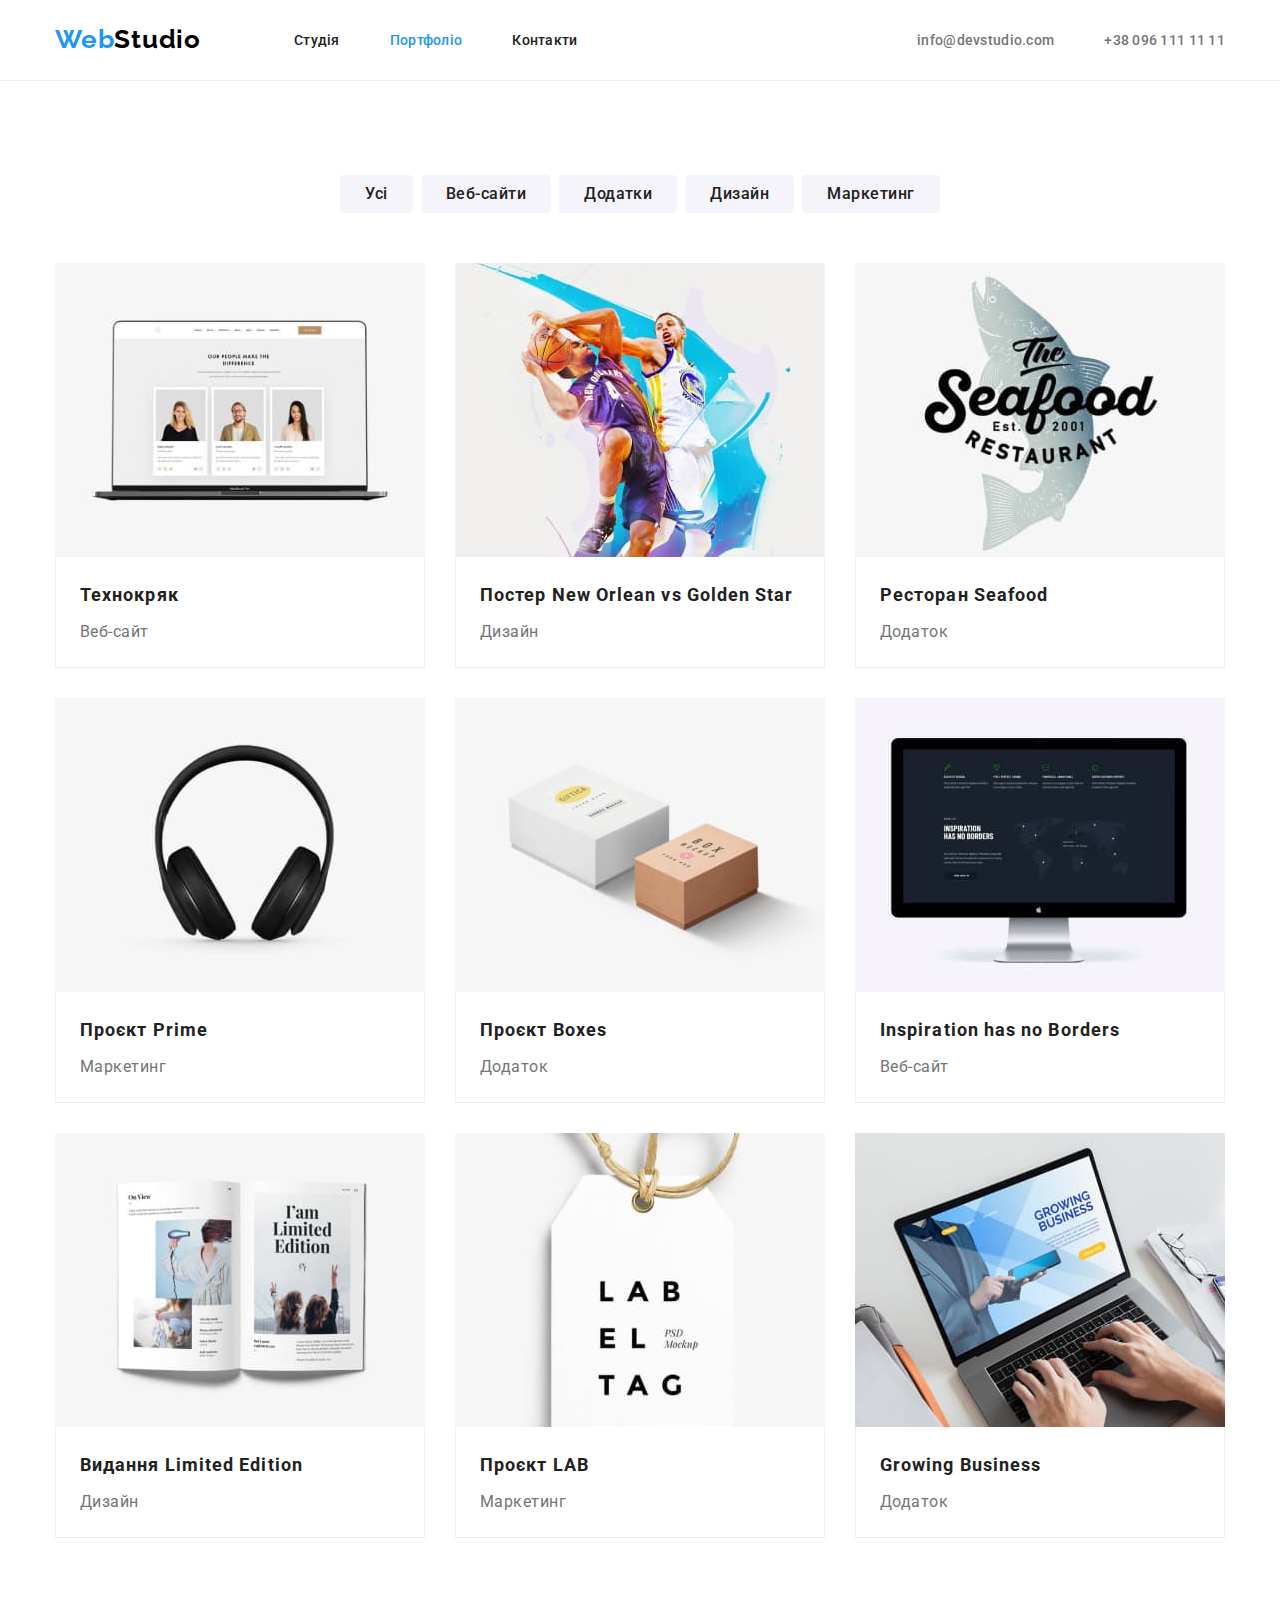
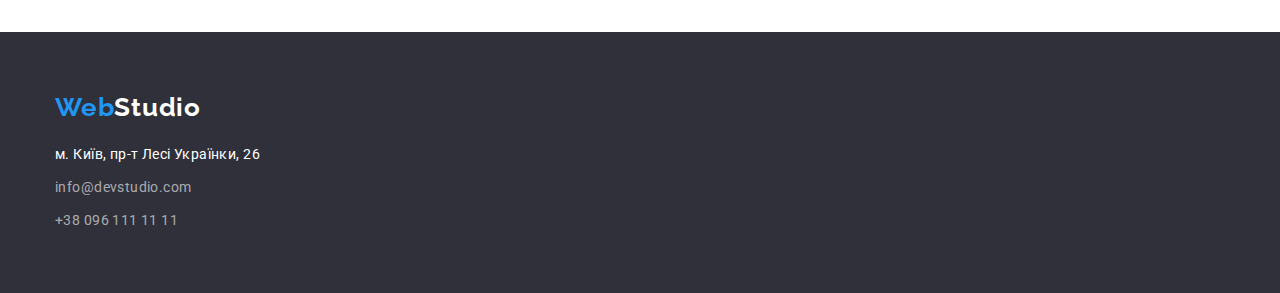
==== portfolio.html @ b9983cb8 "copy files" ====
<!DOCTYPE html>
<html lang="uk">
  <head>
    <meta charset="UTF-8" />
    <meta http-equiv="X-UA-Compatible" content="IE=edge" />
    <meta name="viewport" content="width=device-width, initial-scale=1.0" />
    <title>WebStudio</title>
    <link
      href="https://fonts.googleapis.com/css2?family=Raleway:wght@700&family=Roboto:wght@400;500;700;900&display=swap"
      rel="stylesheet"
    />
    <link
      rel="stylesheet"
      href="https://cdnjs.cloudflare.com/ajax/libs/modern-normalize/1.1.0/modern-normalize.min.css"
    />
    <link rel="stylesheet" href="./css/styles.css" />
  </head>

  <body>
    <header class="header">
      <div class="container">
        <!-- logo -->
        <a href="./index.html" class="link header-logo">
          <span class="logo-accent">Web</span>Studio
        </a>

        <!-- site navigation -->
        <nav>
          <ul class="site-nav list">
            <li class="site-nav-item">
              <a href="./index.html" class="site-nav-link link">Студія</a>
            </li>
            <li class="site-nav-item">
              <a href="./portfolio.html" class="site-nav-link link current">Портфоліо</a>
            </li>
            <li class="site-nav-item">
              <a href="" class="site-nav-link link">Контакти</a>
            </li>
          </ul>
        </nav>

        <!-- contacts -->
        <ul class="contacts list">
          <li class="contacts-item">
            <a href="mailto:info@devstudio.com" class="contacts-link link">info@devstudio.com</a>
          </li>
          <li class="contacts-item">
            <a href="tel:+380961111111" class="contacts-link link">+38 096 111 11 11</a>
          </li>
        </ul>
      </div>
    </header>

    <main>
      <section class="portfolio section">
        <div class="container">
        <h1 class="visually-hidden">Портфоліо</h1>
        <!-- filter -->
        <ul class="list filter">
          <li class="filter-item">
            <button class="button portfolio-button">Усі</button>
          </li>
          <li class="filter-item">
            <button class="button portfolio-button">Веб-сайти</button>
          </li>
          <li class="filter-item">
            <button class="button portfolio-button">Додатки</button>
          </li>
          <li class="filter-item">
            <button class="button portfolio-button">Дизайн</button>
          </li>
          <li class="filter-item">
            <button class="button portfolio-button">Маркетинг</button>
          </li>
        </ul>
        <!-- gallery -->
        <ul class="list card-set">
          <li class="portfolio-card">
            <a href="#" class="link">
              <img src="./images/gallery-1.jpeg" alt="Ноутбук з графікою" width="370" />
              <div class="portfolio-container">
                <h2 class="portfolio-subtitle">Технокряк</h2>
                <p class="portfolio-description">Веб-сайт</p>  
              </div>
            </a>
          </li>
          <li class="portfolio-card">
            <a href="#" class="link">
              <img
                src="./images/gallery-2.jpeg"
                alt="Двоэ чоловіків грають у баскетбол"
                width="370"
              />
              <div class="portfolio-container">
                <h2 class="portfolio-subtitle">Постер New Orlean vs Golden Star</h2>
                <p class="portfolio-description">Дизайн</p>  
              </div>
            </a>
          </li>
          <li class="portfolio-card">
            <a href="#" class="link">
              <img src="./images/gallery-3.jpeg" alt="Логотип ресторану Seafood" width="370" />
            <div class="portfolio-container">
              <h2 class="portfolio-subtitle">Ресторан Seafood</h2>
              <p class="portfolio-description">Додаток</p>
            </div>
            </a>
          </li>
          <li class="portfolio-card">
            <a href="#" class="link">
              <img src="./images/gallery-4.jpeg" alt="Наушники" width="370" />
            <div class="portfolio-container">
              <h2 class="portfolio-subtitle">Проєкт Prime</h2>
              <p class="portfolio-description">Маркетинг</p>
            </div>
            </a>
          </li>
          <li class="portfolio-card">
            <a href="#" class="link">
              <img src="./images/gallery-5.jpeg" alt="Коробки" width="370" />
              <div class="portfolio-container">
              <h2 class="portfolio-subtitle">Проєкт Boxes</h2>
              <p class="portfolio-description">Додаток</p>
              </div>
            </a>
          </li>
          <li class="portfolio-card">
            <a href="#" class="link">
              <img src="./images/gallery-6.jpeg" alt="Увімкнений монітор" width="370" />
              <div class="portfolio-container">
              <h2 class="portfolio-subtitle">Inspiration has no Borders</h2>
              <p class="portfolio-description">Веб-сайт</p>
              </div>
            </a>
          </li>
          <li class="portfolio-card">
            <a href="#" class="link">
              <img src="./images/gallery-7.jpeg" alt="Газета з фото" width="370" />
              <div class="portfolio-container">
              <h2 class="portfolio-subtitle">Видання Limited Edition</h2>
              <p class="portfolio-description">Дизайн</p>
              </div>
            </a>
          </li>
          <li class="portfolio-card">
            <a href="#" class="link">
              <img src="./images/gallery-8.jpeg" alt="Етикетка з літерами" width="370" />
              <div class="portfolio-container">
              <h2 class="portfolio-subtitle">Проєкт LAB</h2>
              <p class="portfolio-description">Маркетинг</p>
              </div>
            </a>
          </li>
          <li class="portfolio-card">
            <a href="#" class="link">
              <img src="./images/gallery-9.jpeg" alt="Людина працює за ноутбуком" width="370" />
              <div class="portfolio-container"> 
              <h2 class="portfolio-subtitle">Growing Business</h2>
              <p class="portfolio-description">Додаток</p>
              </div>
            </a>
          </li>
        </ul>
        </div>
      </section>
    </main>

    <footer class="footer">
      <div class="container">
      <!-- logo -->
      <a href="./index.html" class="link footer-logo">
        <span class="logo-accent">Web</span>Studio</a
      >

      <!-- address -->
      <address class="address">
        <ul class="list">
          <li>
            <a
              href="https://goo.gl/maps/EfsYtj6KMjQgQvD37"
              target="_blank"
              rel="noreferrer noopener"
              class="link address-map"
              >м. Київ, пр-т Лесі Українки, 26</a
            >
          </li>
          <li class="address-item">
            <a href="mailto:info@devstudio.com" class="link address-email">info@devstudio.com</a>
          </li>
          <li class="address-item">
            <a href="tel:+380961111111" class="link address-phone">+38 096 111 11 11</a>
          </li>
        </ul>
      </address>
    </div>
    </footer>
  </body>
</html>
---- css/styles.css ----
:root {
  --primary-color: #212121;
  --secondary-color: #757575;
  --primary-white-color: #ffffff;
  --logo-color: #000000;
  --accent-color: #2196f3;
  --bgd-color-section: #f5f4fa;
  --bgd-color-accent: #2f303a;
}

/* general */
body {
  background-color: var(--primary-white-color);
  color: var(--primary-color);

  font-family: roboto, sans-serif;
}

h1,
h2,
h3,
h4,
h5,
h6,
p,
ul {
  margin: 0;
  padding: 0;
}

.list {
  list-style-type: none;
}

.link {
  text-decoration: none;
}

.button {
  cursor: pointer;
}

.section {
  padding-top: 94px;
  padding-bottom: 94px;
}

.title-section {
  font-weight: 700;
  font-size: 36px;
  line-height: 1.17;
  letter-spacing: 0.03em;
}

.visually-hidden {
  position: absolute;
  white-space: nowrap;
  width: 1px;
  height: 1px;
  overflow: hidden;
  border: 0;
  padding: 0;
  clip: rect(0 0 0 0);
  clip-path: inset(50%);
  margin: -1px;
}

.container {
  width: 1200px;
  margin-left: auto;
  margin-right: auto;
  padding-left: 15px;
  padding-right: 15px;
}

img {
  display: block;
  max-width: 100%;
  height: auto;
}

/* logo header */

.header {
  border-bottom: 1px solid #ececec;
}

.header .container {
  display: flex;
  align-items: center;
}

.header-logo {
  padding-top: 24px;
  padding-bottom: 25px;
  margin-right: 93px;
  color: var(--logo-color);

  font-family: Raleway;
  font-weight: 700;
  font-size: 26px;
  line-height: 1.19;
  letter-spacing: 0.03em;
}

.logo-accent {
  color: var(--accent-color);
}

/*  navigation header */

.site-nav {
  display: flex;
}

.site-nav-item {
  margin-right: 50px;
}

.site-nav-item:last-child {
  margin-right: 0px;
}

.site-nav-link {
  padding-top: 32px;
  padding-bottom: 32px;

  color: var(--primary-color);

  font-weight: 500;
  font-size: 14px;
  line-height: 1.17;
  letter-spacing: 0.02em;
}

.site-nav-link:hover,
.site-nav-link:focus {
  color: var(--accent-color);
}

.current {
  color: var(--accent-color);
}

/* contacts header */

.contacts {
  display: flex;
  margin-left: auto;
}

.contacts-item {
  margin-right: 50px;
}

.contacts-item:last-child {
  margin-right: 0;
}

.contacts-link {
  padding-top: 32px;
  padding-bottom: 32px;

  color: var(--secondary-color);

  font-weight: 500;
  font-size: 14px;
  line-height: 1.17;
  letter-spacing: 0.02em;
}

.contacts-link:hover,
.contacts-link:focus {
  color: var(--accent-color);
}

/* hero */
.hero {
  padding: 200px 0px;

  background-color: var(--bgd-color-accent);
  text-align: center;
}

.title-hero {
  width: 696px;
  margin-left: auto;
  margin-right: auto;
  
  color: var(--primary-white-color);

  text-transform: uppercase;
  font-weight: 900;
  font-size: 44px;
  line-height: 1.36;
  letter-spacing: 0.06em;
}

.hero-button {
  margin-top: 30px;
  padding: 10px 32px;
  background-color: var(--accent-color);
  color: var(--primary-white-color);

  font-family: inherit;
  font-weight: 700;
  font-size: 16px;
  line-height: 1.88;
  letter-spacing: 0.06em;
  border: 0;
  border-radius: 4px;
}

.hero-button:hover,
.hero-button:focus {
  background-color: #188ce8;
  text-shadow: 0px, 4px, 4px, rgba(0, 0, 0, 0.15);
}

/* section features */

.features-list {
  display: flex;
}

.features-item {
  margin-right: 30px;
}

.features-item:last-child {
  margin-right: 0;
}

.features-subtitle {
  color: var(--primary-color);
  text-transform: uppercase;

  font-weight: 700;
  font-size: 14px;
  line-height: 1.17;
  letter-spacing: 0.03em;
}

.features-description {
  margin-top: 10px;

  color: var(--secondary-color);

  font-size: 14px;
  line-height: 1.71;
  letter-spacing: 0.03em;
}

/* section works */
.works {
  padding-top: 0;
  text-align: center;
}

.works-list {
  display: flex;
  margin-top: 50px;
}

.works-list-item {
  margin-right: 30px;
}

.works-list-item:last-child {
  margin-right: 0;
}

/* section team */
.team {
  background-color: var(--bgd-color-section);

  text-align: center;
}

.team-cards-list {
  display: flex;
  margin-top: 50px;
}

.team-card {
  margin-right: 30px;

  background-color: var(--primary-white-color);
  border-bottom-right-radius: 4px;
  border-bottom-left-radius: 4px;
}

.team-card:last-child {
  margin-right: 0;
}

.team-container {
  padding: 30px;
}

.team-subtitle {
  color: var(--primary-color);

  font-weight: 500;
  font-size: 16px;
  line-height: 1.19;
  letter-spacing: 0.03em;
}

.team-description {
  margin-top: 10px;

  color: var(--secondary-color);

  font-size: 16px;
  line-height: 1.19;
  letter-spacing: 0.03em;
}

/* footer */
.footer {
  padding-top: 60px;
  padding-bottom: 60px;
  background-color: var(--bgd-color-accent);
}

/* footer logo */
.footer-logo {
  color: var(--primary-white-color);

  font-family: Raleway;
  font-weight: 700;
  font-size: 26px;
  line-height: 1.19;
  letter-spacing: 0.03em;
}

/* footer address */
address {
  margin-top: 20px;
  font-style: normal;
}

.address-item {
  margin-top: 9px;
}
.address-map {
  color: var(--primary-white-color);

  font-size: 14px;
  line-height: 1.71;
  letter-spacing: 0.03em;
}

.address-email,
.address-phone {
  color: rgba(255, 255, 255, 0.6);

  font-size: 14px;
  line-height: 1.71;
  letter-spacing: 0.03em;
}

.address-email:hover,
.address-email:focus,
.address-phone:hover,
.address-phone:focus,
.address-map:hover,
.address-map:focus {
  color: var(--accent-color);
}

/*  section portfolio */

.filter {
  display: flex;
  justify-content: center;
}

.filter-item {
  margin-right: 8px;
}

.filter-item:last-child {
  margin-right: 0;
}

.portfolio-button {
  padding: 6px 22px;

  color: var(--primary-color);
  background-color: var(--bgd-color-section);

  font-family: inherit;
  font-weight: 500;
  font-size: 16px;
  line-height: 1.63;
  letter-spacing: 0.03em;

  border-radius: 4px;
  border: 0;
}

.portfolio-button:first-child {
  padding: 6px 25px;
}

.portfolio-button:hover,
.portfolio-button:focus {
  background-color: var(--accent-color);
  color: var(--primary-white-color);
}

.card-set {
  display: flex;
  flex-wrap: wrap;
  margin-top: 50px;
  margin-left: -30px;
  margin-bottom: -30px;
}

.portfolio-card {
  flex-basis: calc(100% / 3 - 30px);
  margin-left: 30px;
  margin-bottom: 30px;

  background-color: var(--primary-white-color);
}

.portfolio-container {
  padding: 20px 24px;
  border-left: solid 1px #EEEEEE;
  border-right: solid 1px #EEEEEE;
  border-bottom: solid 1px #EEEEEE;
}

.portfolio-subtitle {
  color: var(--primary-color);

  font-weight: 700;
  font-size: 18px;
  line-height: 2;
  letter-spacing: 0.06em;
}

.portfolio-description {
  margin-top: 4px;

  color: var(--secondary-color);
  font-size: 16px;
  line-height: 1.88;
  letter-spacing: 0.03em;
}
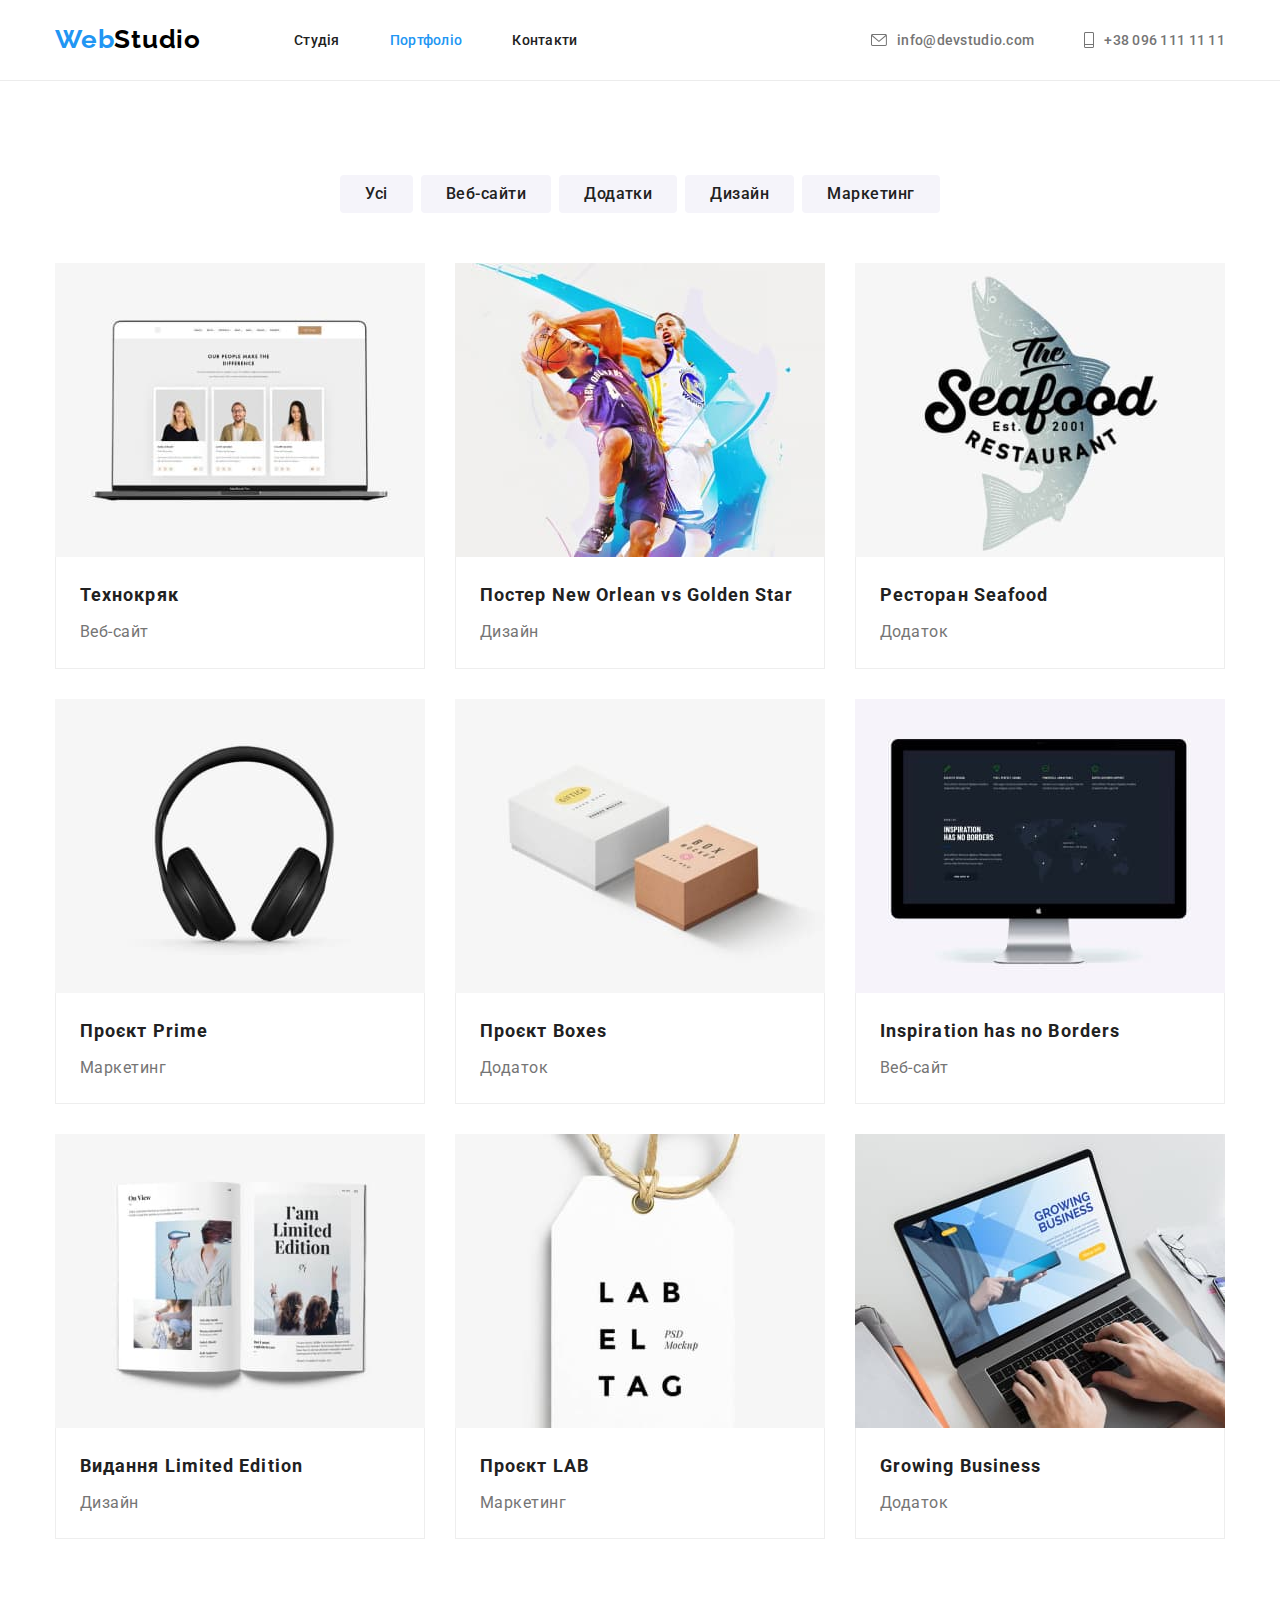
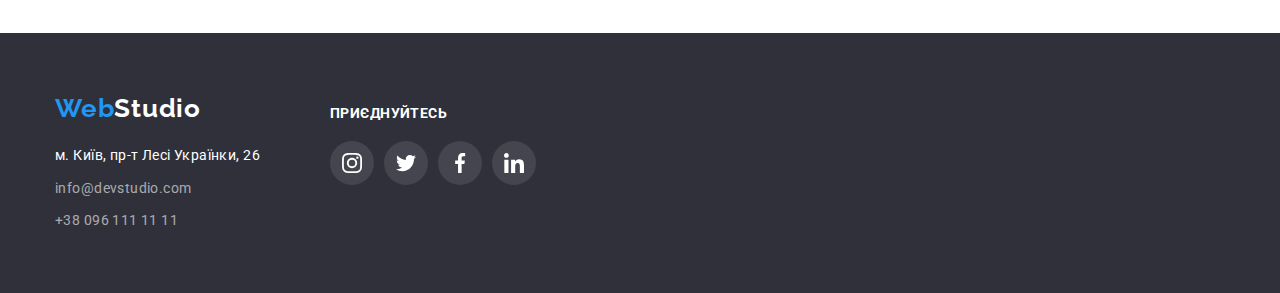
==== commit ae6b799b: "footer" ====
--- a/portfolio.html
+++ b/portfolio.html
@@ -42,10 +42,20 @@
         <!-- contacts -->
         <ul class="contacts list">
           <li class="contacts-item">
-            <a href="mailto:info@devstudio.com" class="contacts-link link">info@devstudio.com</a>
+            <a href="mailto:info@devstudio.com" class="contacts-link link">
+              <svg class="icon" width="16" height="12">
+                <use href="./images/icons.svg#icon-envelope"></use>
+              </svg>
+              info@devstudio.com
+            </a>
           </li>
           <li class="contacts-item">
-            <a href="tel:+380961111111" class="contacts-link link">+38 096 111 11 11</a>
+            <a href="tel:+380961111111" class="contacts-link link">
+              <svg class="icon" width="10" height="16">
+                <use href="./images/icons.svg#icon-mobile"></use>
+              </svg>
+              +38 096 111 11 11</a
+            >
           </li>
         </ul>
       </div>
@@ -54,145 +64,182 @@
     <main>
       <section class="portfolio section">
         <div class="container">
-        <h1 class="visually-hidden">Портфоліо</h1>
-        <!-- filter -->
-        <ul class="list filter">
-          <li class="filter-item">
-            <button class="button portfolio-button">Усі</button>
-          </li>
-          <li class="filter-item">
-            <button class="button portfolio-button">Веб-сайти</button>
-          </li>
-          <li class="filter-item">
-            <button class="button portfolio-button">Додатки</button>
-          </li>
-          <li class="filter-item">
-            <button class="button portfolio-button">Дизайн</button>
-          </li>
-          <li class="filter-item">
-            <button class="button portfolio-button">Маркетинг</button>
-          </li>
-        </ul>
-        <!-- gallery -->
-        <ul class="list card-set">
-          <li class="portfolio-card">
-            <a href="#" class="link">
-              <img src="./images/gallery-1.jpeg" alt="Ноутбук з графікою" width="370" />
-              <div class="portfolio-container">
-                <h2 class="portfolio-subtitle">Технокряк</h2>
-                <p class="portfolio-description">Веб-сайт</p>  
-              </div>
-            </a>
-          </li>
-          <li class="portfolio-card">
-            <a href="#" class="link">
-              <img
-                src="./images/gallery-2.jpeg"
-                alt="Двоэ чоловіків грають у баскетбол"
-                width="370"
-              />
-              <div class="portfolio-container">
-                <h2 class="portfolio-subtitle">Постер New Orlean vs Golden Star</h2>
-                <p class="portfolio-description">Дизайн</p>  
-              </div>
-            </a>
-          </li>
-          <li class="portfolio-card">
-            <a href="#" class="link">
-              <img src="./images/gallery-3.jpeg" alt="Логотип ресторану Seafood" width="370" />
-            <div class="portfolio-container">
-              <h2 class="portfolio-subtitle">Ресторан Seafood</h2>
-              <p class="portfolio-description">Додаток</p>
-            </div>
-            </a>
-          </li>
-          <li class="portfolio-card">
-            <a href="#" class="link">
-              <img src="./images/gallery-4.jpeg" alt="Наушники" width="370" />
-            <div class="portfolio-container">
-              <h2 class="portfolio-subtitle">Проєкт Prime</h2>
-              <p class="portfolio-description">Маркетинг</p>
-            </div>
-            </a>
-          </li>
-          <li class="portfolio-card">
-            <a href="#" class="link">
-              <img src="./images/gallery-5.jpeg" alt="Коробки" width="370" />
-              <div class="portfolio-container">
-              <h2 class="portfolio-subtitle">Проєкт Boxes</h2>
-              <p class="portfolio-description">Додаток</p>
-              </div>
-            </a>
-          </li>
-          <li class="portfolio-card">
-            <a href="#" class="link">
-              <img src="./images/gallery-6.jpeg" alt="Увімкнений монітор" width="370" />
-              <div class="portfolio-container">
-              <h2 class="portfolio-subtitle">Inspiration has no Borders</h2>
-              <p class="portfolio-description">Веб-сайт</p>
-              </div>
-            </a>
-          </li>
-          <li class="portfolio-card">
-            <a href="#" class="link">
-              <img src="./images/gallery-7.jpeg" alt="Газета з фото" width="370" />
-              <div class="portfolio-container">
-              <h2 class="portfolio-subtitle">Видання Limited Edition</h2>
-              <p class="portfolio-description">Дизайн</p>
-              </div>
-            </a>
-          </li>
-          <li class="portfolio-card">
-            <a href="#" class="link">
-              <img src="./images/gallery-8.jpeg" alt="Етикетка з літерами" width="370" />
-              <div class="portfolio-container">
-              <h2 class="portfolio-subtitle">Проєкт LAB</h2>
-              <p class="portfolio-description">Маркетинг</p>
-              </div>
-            </a>
-          </li>
-          <li class="portfolio-card">
-            <a href="#" class="link">
-              <img src="./images/gallery-9.jpeg" alt="Людина працює за ноутбуком" width="370" />
-              <div class="portfolio-container"> 
-              <h2 class="portfolio-subtitle">Growing Business</h2>
-              <p class="portfolio-description">Додаток</p>
-              </div>
-            </a>
-          </li>
-        </ul>
+          <h1 class="visually-hidden">Портфоліо</h1>
+          <!-- filter -->
+          <ul class="list filter">
+            <li class="filter-item">
+              <button class="button portfolio-button">Усі</button>
+            </li>
+            <li class="filter-item">
+              <button class="button portfolio-button">Веб-сайти</button>
+            </li>
+            <li class="filter-item">
+              <button class="button portfolio-button">Додатки</button>
+            </li>
+            <li class="filter-item">
+              <button class="button portfolio-button">Дизайн</button>
+            </li>
+            <li class="filter-item">
+              <button class="button portfolio-button">Маркетинг</button>
+            </li>
+          </ul>
+          <!-- gallery -->
+          <ul class="list card-set">
+            <li class="portfolio-card">
+              <a href="#" class="link">
+                <img src="./images/gallery-1.jpeg" alt="Ноутбук з графікою" width="370" />
+                <div class="portfolio-container">
+                  <h2 class="portfolio-subtitle">Технокряк</h2>
+                  <p class="portfolio-description">Веб-сайт</p>
+                </div>
+              </a>
+            </li>
+            <li class="portfolio-card">
+              <a href="#" class="link">
+                <img
+                  src="./images/gallery-2.jpeg"
+                  alt="Двоэ чоловіків грають у баскетбол"
+                  width="370"
+                />
+                <div class="portfolio-container">
+                  <h2 class="portfolio-subtitle">Постер New Orlean vs Golden Star</h2>
+                  <p class="portfolio-description">Дизайн</p>
+                </div>
+              </a>
+            </li>
+            <li class="portfolio-card">
+              <a href="#" class="link">
+                <img src="./images/gallery-3.jpeg" alt="Логотип ресторану Seafood" width="370" />
+                <div class="portfolio-container">
+                  <h2 class="portfolio-subtitle">Ресторан Seafood</h2>
+                  <p class="portfolio-description">Додаток</p>
+                </div>
+              </a>
+            </li>
+            <li class="portfolio-card">
+              <a href="#" class="link">
+                <img src="./images/gallery-4.jpeg" alt="Наушники" width="370" />
+                <div class="portfolio-container">
+                  <h2 class="portfolio-subtitle">Проєкт Prime</h2>
+                  <p class="portfolio-description">Маркетинг</p>
+                </div>
+              </a>
+            </li>
+            <li class="portfolio-card">
+              <a href="#" class="link">
+                <img src="./images/gallery-5.jpeg" alt="Коробки" width="370" />
+                <div class="portfolio-container">
+                  <h2 class="portfolio-subtitle">Проєкт Boxes</h2>
+                  <p class="portfolio-description">Додаток</p>
+                </div>
+              </a>
+            </li>
+            <li class="portfolio-card">
+              <a href="#" class="link">
+                <img src="./images/gallery-6.jpeg" alt="Увімкнений монітор" width="370" />
+                <div class="portfolio-container">
+                  <h2 class="portfolio-subtitle">Inspiration has no Borders</h2>
+                  <p class="portfolio-description">Веб-сайт</p>
+                </div>
+              </a>
+            </li>
+            <li class="portfolio-card">
+              <a href="#" class="link">
+                <img src="./images/gallery-7.jpeg" alt="Газета з фото" width="370" />
+                <div class="portfolio-container">
+                  <h2 class="portfolio-subtitle">Видання Limited Edition</h2>
+                  <p class="portfolio-description">Дизайн</p>
+                </div>
+              </a>
+            </li>
+            <li class="portfolio-card">
+              <a href="#" class="link">
+                <img src="./images/gallery-8.jpeg" alt="Етикетка з літерами" width="370" />
+                <div class="portfolio-container">
+                  <h2 class="portfolio-subtitle">Проєкт LAB</h2>
+                  <p class="portfolio-description">Маркетинг</p>
+                </div>
+              </a>
+            </li>
+            <li class="portfolio-card">
+              <a href="#" class="link">
+                <img src="./images/gallery-9.jpeg" alt="Людина працює за ноутбуком" width="370" />
+                <div class="portfolio-container">
+                  <h2 class="portfolio-subtitle">Growing Business</h2>
+                  <p class="portfolio-description">Додаток</p>
+                </div>
+              </a>
+            </li>
+          </ul>
         </div>
       </section>
     </main>
 
     <footer class="footer">
       <div class="container">
-      <!-- logo -->
-      <a href="./index.html" class="link footer-logo">
-        <span class="logo-accent">Web</span>Studio</a
-      >
-
-      <!-- address -->
-      <address class="address">
-        <ul class="list">
-          <li>
-            <a
-              href="https://goo.gl/maps/EfsYtj6KMjQgQvD37"
-              target="_blank"
-              rel="noreferrer noopener"
-              class="link address-map"
-              >м. Київ, пр-т Лесі Українки, 26</a
-            >
-          </li>
-          <li class="address-item">
-            <a href="mailto:info@devstudio.com" class="link address-email">info@devstudio.com</a>
-          </li>
-          <li class="address-item">
-            <a href="tel:+380961111111" class="link address-phone">+38 096 111 11 11</a>
-          </li>
-        </ul>
-      </address>
-    </div>
+        <!-- logo -->
+        <div>
+          <a href="./index.html" class="link footer-logo">
+            <span class="logo-accent">Web</span>Studio</a
+          >
+
+          <!-- address -->
+          <address class="address">
+            <ul class="list">
+              <li>
+                <a
+                  href="https://goo.gl/maps/EfsYtj6KMjQgQvD37"
+                  target="_blank"
+                  rel="noreferrer noopener"
+                  class="link address-map"
+                  >м. Київ, пр-т Лесі Українки, 26</a
+                >
+              </li>
+              <li class="address-item">
+                <a href="mailto:info@devstudio.com" class="link address-email"
+                  >info@devstudio.com</a
+                >
+              </li>
+              <li class="address-item">
+                <a href="tel:+380961111111" class="link address-phone">+38 096 111 11 11</a>
+              </li>
+            </ul>
+          </address>
+        </div>
+        <div class="socials-box">
+          <p class="text-socials">Приєднуйтесь</p>
+          <ul class="socials-list-footer list">
+            <li>
+              <a href="" class="social-link-footer">
+                <svg class="social-icon">
+                  <use href="./images/icons.svg#icon-instagram"></use>
+                </svg>
+              </a>
+            </li>
+            <li>
+              <a href="" class="social-link-footer">
+                <svg class="social-icon">
+                  <use href="./images/icons.svg#icon-twitter"></use>
+                </svg>
+              </a>
+            </li>
+            <li>
+              <a href="" class="social-link-footer">
+                <svg class="social-icon">
+                  <use href="./images/icons.svg#icon-facebook"></use>
+                </svg>
+              </a>
+            </li>
+            <li>
+              <a href="" class="social-link-footer">
+                <svg class="social-icon">
+                  <use href="./images/icons.svg#icon-linkedin"></use>
+                </svg>
+              </a>
+            </li>
+          </ul>
+        </div>
+      </div>
     </footer>
   </body>
 </html>
--- a/css/styles.css
+++ b/css/styles.css
@@ -6,6 +6,8 @@
   --accent-color: #2196f3;
   --bgd-color-section: #f5f4fa;
   --bgd-color-accent: #2f303a;
+  --icon-primary-color: #afb1b8;
+  --icon-background-color: rgba(255, 255, 255, 0.1);
 }
 
 /* general */
@@ -144,6 +146,11 @@
 
 /* contacts header */
 
+.contacts .icon {
+  fill: currentColor;
+  margin-right: 10px;
+}
+
 .contacts {
   display: flex;
   margin-left: auto;
@@ -158,6 +165,9 @@
 }
 
 .contacts-link {
+  display: flex;
+  align-items: center;
+  justify-content: center;
   padding-top: 32px;
   padding-bottom: 32px;
 
@@ -178,7 +188,11 @@
 .hero {
   padding: 200px 0px;
 
-  background-color: var(--bgd-color-accent);
+  background-image: linear-gradient(rgba(47, 48, 58, 0.4), rgba(47, 48, 58, 0.4)),
+    url(../images/hero-bgd.jpeg);
+  background-repeat: no-repeat;
+  background-position: center;
+  background-size: 1600px;
   text-align: center;
 }
 
@@ -186,7 +200,7 @@
   width: 696px;
   margin-left: auto;
   margin-right: auto;
-  
+
   color: var(--primary-white-color);
 
   text-transform: uppercase;
@@ -231,7 +245,24 @@
   margin-right: 0;
 }
 
+.features-container {
+  display: flex;
+  align-items: center;
+  justify-content: center;
+  background-color: var(--bgd-color-section);
+  width: 270px;
+  height: 120px;
+
+  border-radius: 4px;
+}
+
+.features .icon {
+  width: 70px;
+  height: 70px;
+}
+
 .features-subtitle {
+  margin-top: 30px;
   color: var(--primary-color);
   text-transform: uppercase;
 
@@ -288,6 +319,9 @@
   background-color: var(--primary-white-color);
   border-bottom-right-radius: 4px;
   border-bottom-left-radius: 4px;
+
+  box-shadow: 0px 2px 1px rgba(0, 0, 0, 0.2), 0px 1px 1px rgba(0, 0, 0, 0.14),
+    0px 1px 3px rgba(0, 0, 0, 0.12);
 }
 
 .team-card:last-child {
@@ -295,7 +329,8 @@
 }
 
 .team-container {
-  padding: 30px;
+  padding-top: 30px;
+  padding-bottom: 30px;
 }
 
 .team-subtitle {
@@ -315,6 +350,69 @@
   font-size: 16px;
   line-height: 1.19;
   letter-spacing: 0.03em;
+}
+
+.socials-list {
+  display: flex;
+  justify-content: center;
+  margin-top: 16px;
+  gap: 10px;
+}
+
+.social-link {
+  display: flex;
+  justify-content: center;
+  align-items: center;
+  width: 44px;
+  height: 44px;
+  border-radius: 50%;
+
+  fill: var(--icon-primary-color);
+}
+
+.social-link:hover,
+.social-link:focus {
+  background-color: var(--accent-color);
+  fill: var(--primary-white-color);
+}
+
+.social-icon {
+  width: 20px;
+  height: 20px;
+}
+
+/* clients */
+.clients {
+  text-align: center;
+}
+
+.clients-list {
+  display: flex;
+  justify-content: center;
+  margin-top: 50px;
+  gap: 30px;
+}
+
+.client-link {
+  display: flex;
+  justify-content: center;
+  align-items: center;
+  width: 170px;
+  height: 92px;
+  fill: var(--icon-primary-color);
+  border: 1px solid var(--icon-primary-color);
+  border-radius: 4px;
+}
+
+.client-link:hover,
+.client-link:focus {
+  fill: var(--accent-color);
+  border-color: var(--accent-color);
+}
+
+.client-icon {
+  width: 106px;
+  height: 60px;
 }
 
 /* footer */
@@ -322,6 +420,11 @@
   padding-top: 60px;
   padding-bottom: 60px;
   background-color: var(--bgd-color-accent);
+}
+
+.footer .container {
+  display: flex;
+  gap: 70px;
 }
 
 /* footer logo */
@@ -370,6 +473,45 @@
   color: var(--accent-color);
 }
 
+/* footer socials */
+
+.socials-box {
+  padding-top: 12px;
+}
+
+.text-socials {
+  color: var(--primary-white-color);
+  font-weight: 700;
+  font-size: 14px;
+  line-height: 1.17;
+  letter-spacing: 0.03em;
+  text-transform: uppercase;
+}
+
+.socials-list-footer {
+  display: flex;
+  gap: 10px;
+  margin-top: 20px;
+}
+
+.social-link-footer {
+  display: flex;
+  justify-content: center;
+  align-items: center;
+  width: 44px;
+  height: 44px;
+  border-radius: 50%;
+
+  fill: var(--primary-white-color);
+  background-color: var(--icon-background-color);
+}
+
+.social-link-footer:hover,
+.social-link-footer:focus {
+  background-color: var(--accent-color);
+  fill: var(--primary-white-color);
+}
+
 /*  section portfolio */
 
 .filter {
@@ -429,9 +571,9 @@
 
 .portfolio-container {
   padding: 20px 24px;
-  border-left: solid 1px #EEEEEE;
-  border-right: solid 1px #EEEEEE;
-  border-bottom: solid 1px #EEEEEE;
+  border-left: solid 1px #eeeeee;
+  border-right: solid 1px #eeeeee;
+  border-bottom: solid 1px #eeeeee;
 }
 
 .portfolio-subtitle {
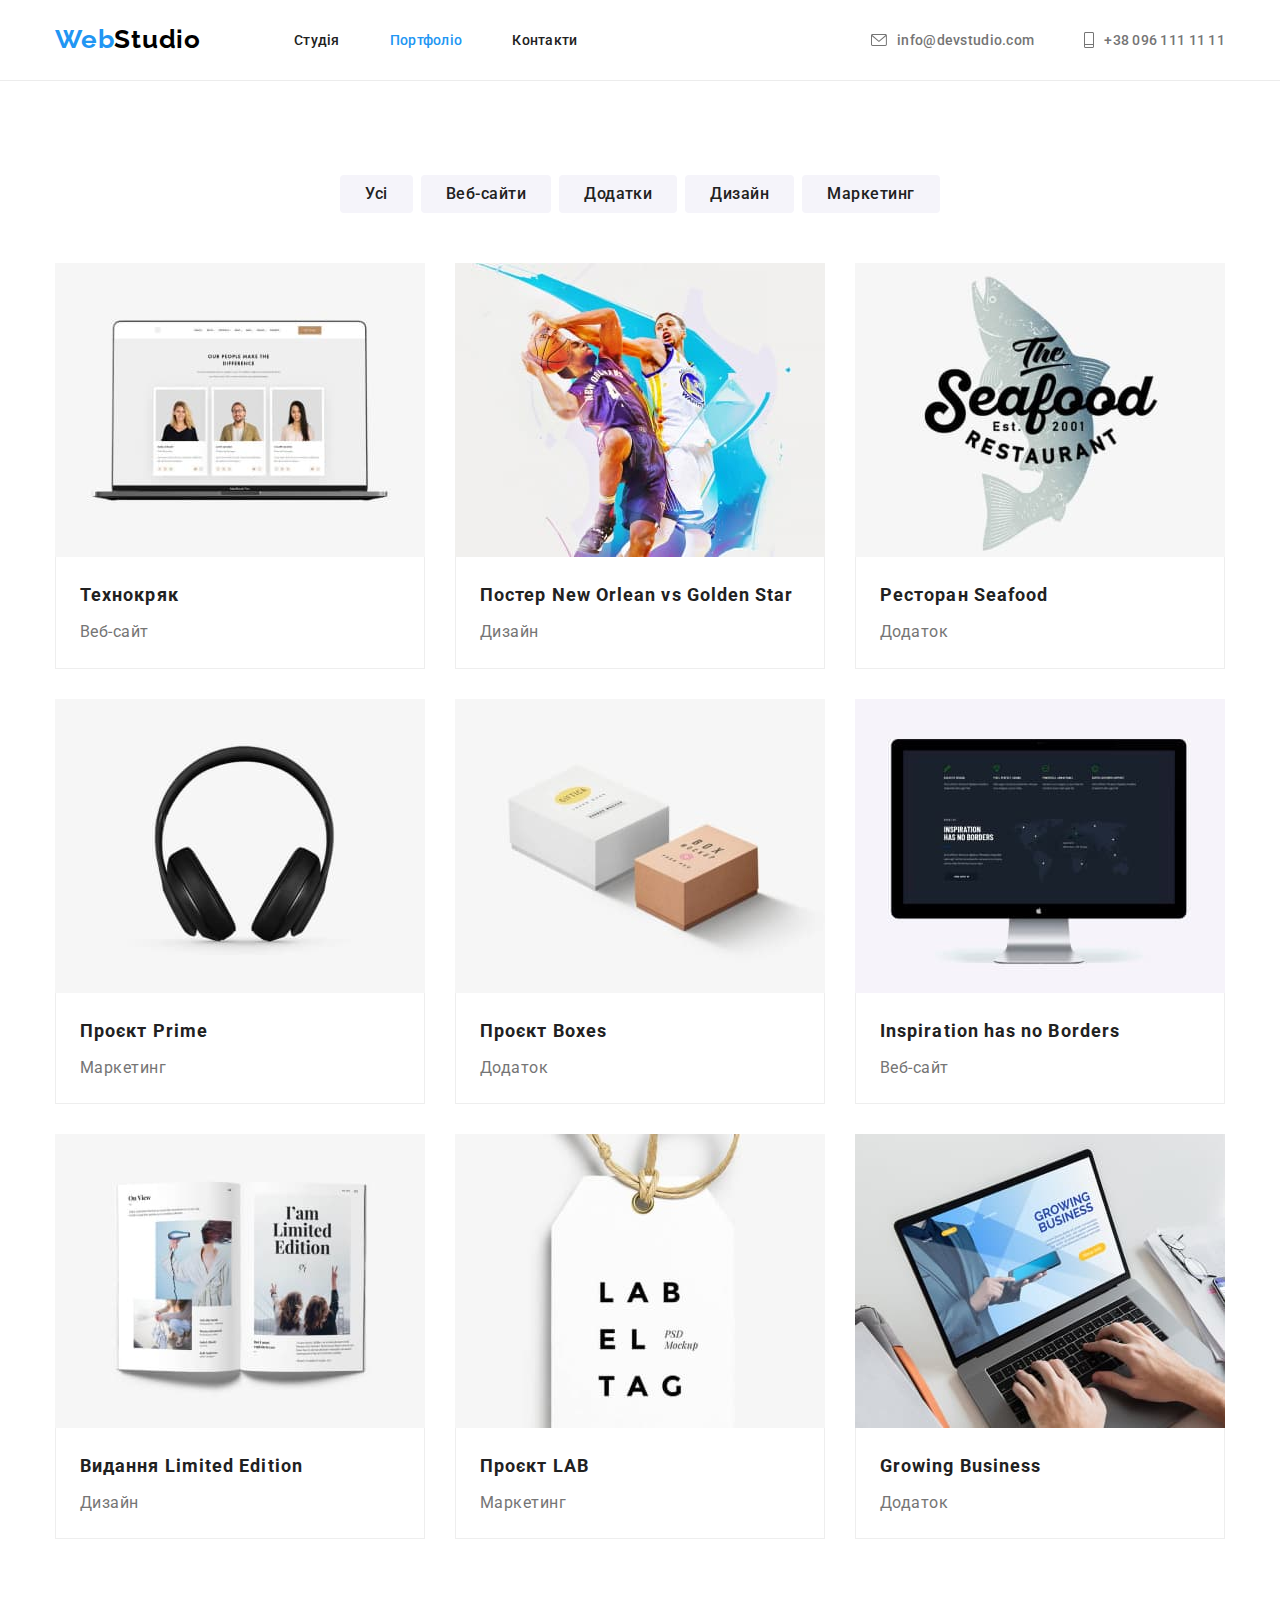
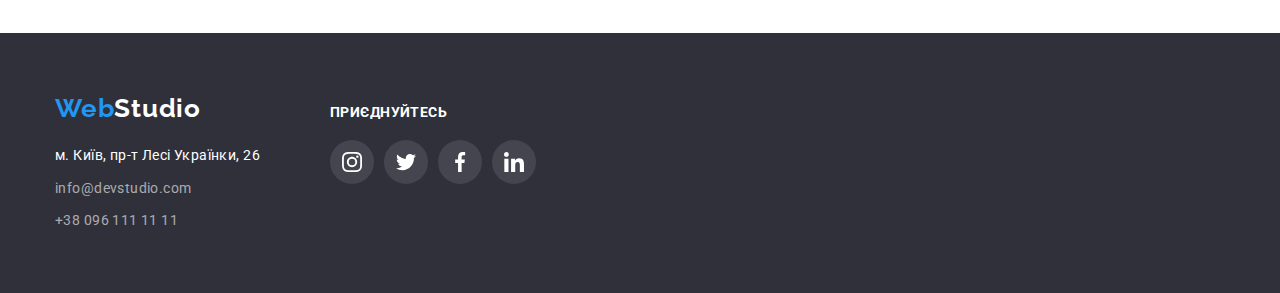
==== commit 79fbecf0: "amended" ====
--- a/portfolio.html
+++ b/portfolio.html
@@ -206,31 +206,31 @@
             </ul>
           </address>
         </div>
-        <div class="socials-box">
+        <div>
           <p class="text-socials">Приєднуйтесь</p>
           <ul class="socials-list-footer list">
-            <li>
+            <li class="socials-list-item">
               <a href="" class="social-link-footer">
                 <svg class="social-icon">
                   <use href="./images/icons.svg#icon-instagram"></use>
                 </svg>
               </a>
             </li>
-            <li>
+            <li class="socials-list-item">
               <a href="" class="social-link-footer">
                 <svg class="social-icon">
                   <use href="./images/icons.svg#icon-twitter"></use>
                 </svg>
               </a>
             </li>
-            <li>
+            <li class="socials-list-item">
               <a href="" class="social-link-footer">
                 <svg class="social-icon">
                   <use href="./images/icons.svg#icon-facebook"></use>
                 </svg>
               </a>
             </li>
-            <li>
+            <li class="socials-list-item">
               <a href="" class="social-link-footer">
                 <svg class="social-icon">
                   <use href="./images/icons.svg#icon-linkedin"></use>
--- a/css/styles.css
+++ b/css/styles.css
@@ -187,12 +187,15 @@
 /* hero */
 .hero {
   padding: 200px 0px;
+  max-width: 1600px;
+  margin-left: auto;
+  margin-right: auto;
 
   background-image: linear-gradient(rgba(47, 48, 58, 0.4), rgba(47, 48, 58, 0.4)),
     url(../images/hero-bgd.jpeg);
   background-repeat: no-repeat;
   background-position: center;
-  background-size: 1600px;
+  background-size: contain;
   text-align: center;
 }
 
@@ -359,12 +362,17 @@
   gap: 10px;
 }
 
-.social-link {
-  display: flex;
-  justify-content: center;
-  align-items: center;
+.socials-list-item {
   width: 44px;
   height: 44px;
+}
+
+.social-link {
+  display: flex;
+  justify-content: center;
+  align-items: center;
+  width: 100%;
+  height: 100%;
   border-radius: 50%;
 
   fill: var(--icon-primary-color);
@@ -393,12 +401,17 @@
   gap: 30px;
 }
 
-.client-link {
-  display: flex;
-  justify-content: center;
-  align-items: center;
+.clients-list-item {
   width: 170px;
   height: 92px;
+}
+
+.client-link {
+  display: flex;
+  justify-content: center;
+  align-items: center;
+  width: 100%;
+  height: 100%;
   fill: var(--icon-primary-color);
   border: 1px solid var(--icon-primary-color);
   border-radius: 4px;
@@ -425,6 +438,7 @@
 .footer .container {
   display: flex;
   gap: 70px;
+  align-items: baseline;
 }
 
 /* footer logo */
@@ -475,10 +489,6 @@
 
 /* footer socials */
 
-.socials-box {
-  padding-top: 12px;
-}
-
 .text-socials {
   color: var(--primary-white-color);
   font-weight: 700;
@@ -498,8 +508,8 @@
   display: flex;
   justify-content: center;
   align-items: center;
-  width: 44px;
-  height: 44px;
+  width: 100%;
+  height: 100%;
   border-radius: 50%;
 
   fill: var(--primary-white-color);
@@ -551,6 +561,9 @@
 .portfolio-button:focus {
   background-color: var(--accent-color);
   color: var(--primary-white-color);
+
+  box-shadow: 0px 2px 2px rgba(0, 0, 0, 0.12), 0px 1px 2px rgba(0, 0, 0, 0.08),
+    0px 3px 1px rgba(0, 0, 0, 0.1);
 }
 
 .card-set {
@@ -576,6 +589,13 @@
   border-bottom: solid 1px #eeeeee;
 }
 
+.portfolio-card .link:hover,
+.portfolio-card .link:focus {
+  display: block;
+  box-shadow: 1px 4px 6px rgba(0, 0, 0, 0.16), 0px 4px 4px rgba(0, 0, 0, 0.06),
+    0px 1px 1px rgba(0, 0, 0, 0.12);
+}
+
 .portfolio-subtitle {
   color: var(--primary-color);
 
